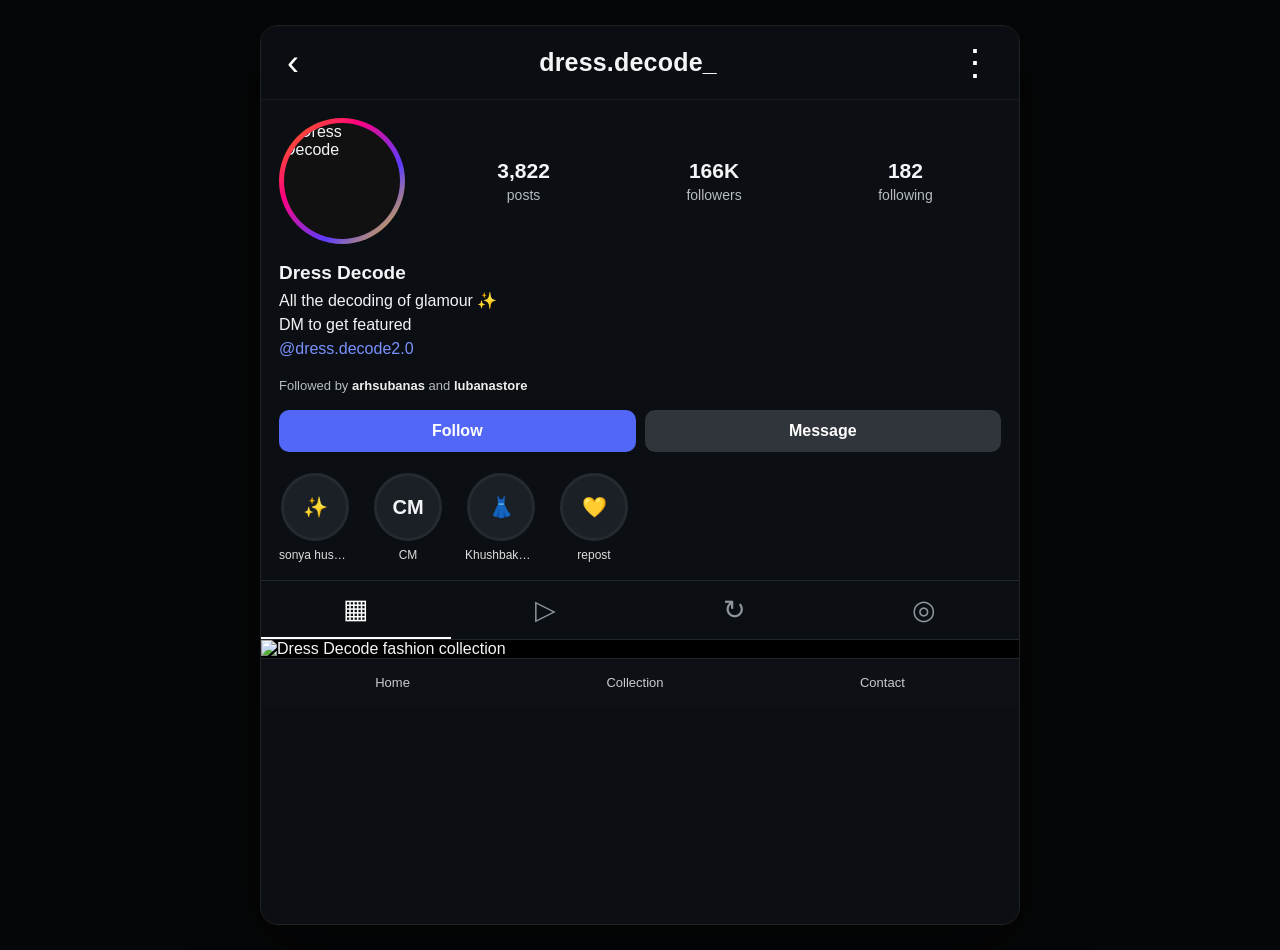
==== index.html @ ae602e1f "Add files via upload" ====
<!doctype html>
<html lang="en">
<head>
<meta charset="utf-8">
<meta name="viewport" content="width=device-width,initial-scale=1">
<title>Dress Decode — Fashion</title>
<link rel="stylesheet" href="style.css">
</head>
<body>
<div class="phone">
  <header class="topbar">
    <button class="icon" aria-label="Back">‹</button>
    <strong>dress.decode_</strong>
    <button class="icon" aria-label="More">⋮</button>
  </header>

  <section class="profile">
    <div class="profile-row">
      <img class="avatar" src="assets/profile.jpg" alt="Dress Decode">
      <div class="stats">
        <div><b>3,822</b><span>posts</span></div>
        <div><b>166K</b><span>followers</span></div>
        <div><b>182</b><span>following</span></div>
      </div>
    </div>

    <h1>Dress Decode</h1>
    <p class="bio">All the decoding of glamour ✨<br>DM to get featured<br><a href="#">@dress.decode2.0</a></p>

    <div class="followed">Followed by <b>arhsubanas</b> and <b>lubanastore</b></div>

    <div class="actions">
      <button class="primary">Follow</button>
      <button class="secondary">Message</button>
    </div>

    <div class="highlights">
      <div><span class="story">✨</span><small>sonya hussyn</small></div>
      <div><span class="story">CM</span><small>CM</small></div>
      <div><span class="story">👗</span><small>Khushbakht N...</small></div>
      <div><span class="story">💛</span><small>repost</small></div>
    </div>
  </section>

  <nav class="tabs">
    <button class="active">▦</button>
    <button>▷</button>
    <button>↻</button>
    <button>◎</button>
  </nav>

  <main class="posts">
    <img src="assets/fashion-grid.jpg" alt="Dress Decode fashion collection">
  </main>

  <footer>
    <a href="#home">Home</a>
    <a href="#collection">Collection</a>
    <a href="#contact">Contact</a>
  </footer>
</div>
</body>
</html>
---- style.css ----
*{box-sizing:border-box}
:root{--bg:#0b0e12;--panel:#11151b;--text:#f4f5f7;--muted:#b7bbc2;--blue:#5267f5}
html,body{margin:0;background:#050607;color:var(--text);font-family:Arial,Helvetica,sans-serif}
body{min-height:100vh}
.phone{width:100%;max-width:760px;margin:0 auto;background:var(--bg);min-height:100vh}
.topbar{height:74px;display:flex;align-items:center;justify-content:space-between;padding:0 20px;border-bottom:1px solid #171a20;position:sticky;top:0;background:rgba(11,14,18,.96);backdrop-filter:blur(8px);z-index:5}
.topbar strong{font-size:25px;letter-spacing:.2px}
.icon{background:none;border:0;color:white;font-size:36px;line-height:1;cursor:pointer}
.profile{padding:18px 18px 8px}
.profile-row{display:flex;gap:24px;align-items:center}
.avatar{width:126px;height:126px;border-radius:50%;object-fit:cover;border:5px solid transparent;background:linear-gradient(#111,#111) padding-box,linear-gradient(135deg,#ff7b00,#ff0080,#5d3cff,#ffd400) border-box}
.stats{display:flex;justify-content:space-around;flex:1;text-align:center}
.stats div{display:flex;flex-direction:column;gap:4px}
.stats b{font-size:21px}
.stats span{font-size:14px;color:var(--muted)}
h1{font-size:19px;margin:18px 0 5px}
.bio{margin:0;color:#f2f3f5;line-height:1.5;font-size:16px}
.bio a{color:#7992ff;text-decoration:none}
.followed{margin:17px 0;color:var(--muted);font-size:13px}
.followed b{color:#eee}
.actions{display:flex;gap:9px;margin:13px 0 18px}
.actions button{flex:1;border:0;border-radius:10px;padding:12px;font-size:16px;font-weight:700;cursor:pointer}
.primary{background:var(--blue);color:white}
.secondary{background:#30343b;color:white}
.highlights{display:flex;gap:21px;overflow:hidden;padding:3px 0 10px}
.highlights>div{width:72px;flex:0 0 72px;text-align:center}
.story{width:68px;height:68px;border-radius:50%;display:flex;align-items:center;justify-content:center;margin:auto;border:3px solid #252a31;background:#1b2027;font-weight:700;font-size:20px}
.highlights small{display:block;white-space:nowrap;overflow:hidden;text-overflow:ellipsis;margin-top:7px;font-size:12px;color:#ddd}
.tabs{height:60px;display:flex;border-top:1px solid #22262d;border-bottom:1px solid #22262d}
.tabs button{flex:1;background:none;border:0;color:#8f949d;font-size:27px;cursor:pointer}
.tabs .active{color:white;border-bottom:2px solid white}
.posts{width:100%;background:#000;overflow:hidden}
.posts img{display:block;width:100%;height:auto}
footer{display:flex;justify-content:space-around;padding:16px;border-top:1px solid #20242a;background:#0d1015}
footer a{color:#c8cbd0;text-decoration:none;font-size:13px}
@media(min-width:761px){
  body{padding:25px 0}
  .phone{border:1px solid #222;border-radius:18px;overflow:hidden;box-shadow:0 20px 70px rgba(0,0,0,.45)}
}
@media(max-width:520px){
  .topbar strong{font-size:22px}
  .profile-row{gap:14px}
  .avatar{width:104px;height:104px}
  .stats b{font-size:18px}
  .stats span{font-size:12px}
  .highlights{gap:12px}
}
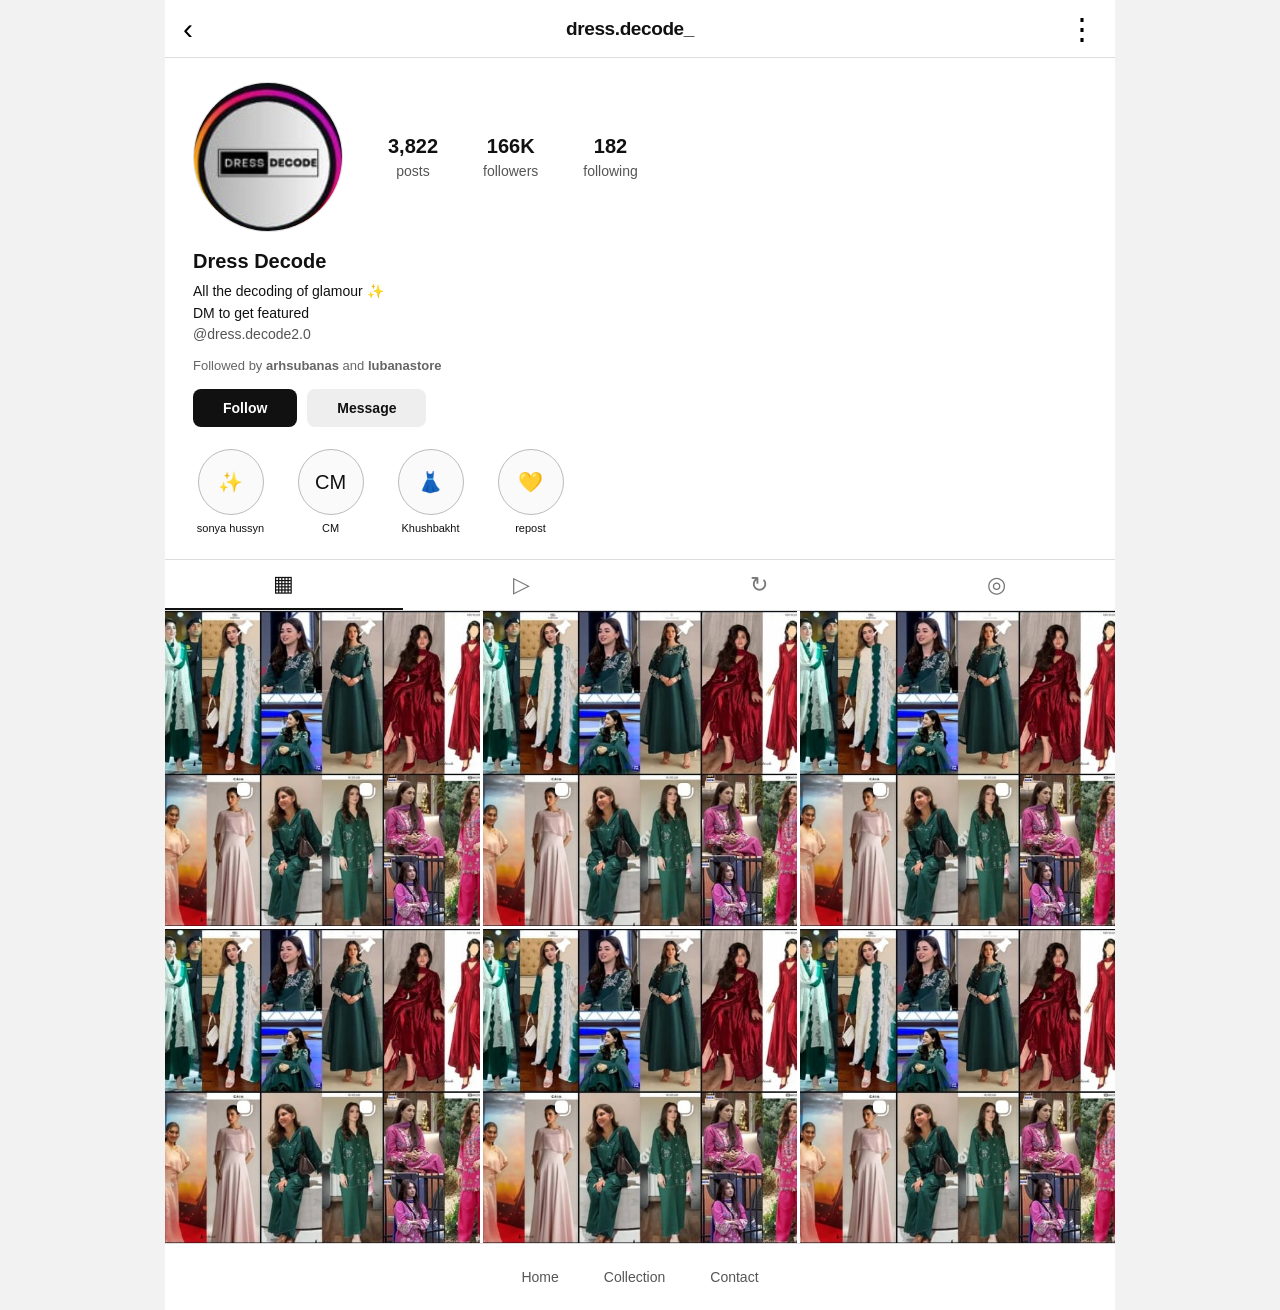
==== commit 2342c369: "Update index.html" ====
--- a/index.html
+++ b/index.html
@@ -1,47 +1,98 @@
 <!doctype html>
 <html lang="en">
 <head>
-<meta charset="utf-8">
-<meta name="viewport" content="width=device-width,initial-scale=1">
-<title>Dress Decode — Fashion</title>
-<link rel="stylesheet" href="style.css">
+  <meta charset="utf-8">
+  <meta name="viewport" content="width=device-width, initial-scale=1">
+  <title>Dress Decode — Fashion</title>
+  <link rel="stylesheet" href="style.css">
 </head>
+
 <body>
+
 <div class="phone">
+
+  <!-- TOP BAR -->
   <header class="topbar">
-    <button class="icon" aria-label="Back">‹</button>
+    <button class="icon">‹</button>
     <strong>dress.decode_</strong>
-    <button class="icon" aria-label="More">⋮</button>
+    <button class="icon">⋮</button>
   </header>
 
+  <!-- PROFILE -->
   <section class="profile">
+
     <div class="profile-row">
-      <img class="avatar" src="assets/profile.jpg" alt="Dress Decode">
+
+      <img
+        class="avatar"
+        src="profile.jpg"
+        alt="Dress Decode profile"
+      >
+
       <div class="stats">
-        <div><b>3,822</b><span>posts</span></div>
-        <div><b>166K</b><span>followers</span></div>
-        <div><b>182</b><span>following</span></div>
+        <div>
+          <b>3,822</b>
+          <span>posts</span>
+        </div>
+
+        <div>
+          <b>166K</b>
+          <span>followers</span>
+        </div>
+
+        <div>
+          <b>182</b>
+          <span>following</span>
+        </div>
       </div>
+
     </div>
 
     <h1>Dress Decode</h1>
-    <p class="bio">All the decoding of glamour ✨<br>DM to get featured<br><a href="#">@dress.decode2.0</a></p>
 
-    <div class="followed">Followed by <b>arhsubanas</b> and <b>lubanastore</b></div>
+    <p class="bio">
+      All the decoding of glamour ✨<br>
+      DM to get featured<br>
+      <a href="#">@dress.decode2.0</a>
+    </p>
+
+    <div class="followed">
+      Followed by <b>arhsubanas</b> and <b>lubanastore</b>
+    </div>
 
     <div class="actions">
       <button class="primary">Follow</button>
       <button class="secondary">Message</button>
     </div>
 
+    <!-- HIGHLIGHTS -->
     <div class="highlights">
-      <div><span class="story">✨</span><small>sonya hussyn</small></div>
-      <div><span class="story">CM</span><small>CM</small></div>
-      <div><span class="story">👗</span><small>Khushbakht N...</small></div>
-      <div><span class="story">💛</span><small>repost</small></div>
+
+      <div class="highlight">
+        <span class="story">✨</span>
+        <small>sonya hussyn</small>
+      </div>
+
+      <div class="highlight">
+        <span class="story">CM</span>
+        <small>CM</small>
+      </div>
+
+      <div class="highlight">
+        <span class="story">👗</span>
+        <small>Khushbakht</small>
+      </div>
+
+      <div class="highlight">
+        <span class="story">💛</span>
+        <small>repost</small>
+      </div>
+
     </div>
+
   </section>
 
+  <!-- TABS -->
   <nav class="tabs">
     <button class="active">▦</button>
     <button>▷</button>
@@ -49,15 +100,43 @@
     <button>◎</button>
   </nav>
 
+  <!-- POSTS -->
   <main class="posts">
-    <img src="assets/fashion-grid.jpg" alt="Dress Decode fashion collection">
+
+    <div class="post">
+      <img src="fashion-grid.jpg" alt="Fashion collection">
+    </div>
+
+    <div class="post">
+      <img src="fashion-grid.jpg" alt="Fashion collection">
+    </div>
+
+    <div class="post">
+      <img src="fashion-grid.jpg" alt="Fashion collection">
+    </div>
+
+    <div class="post">
+      <img src="fashion-grid.jpg" alt="Fashion collection">
+    </div>
+
+    <div class="post">
+      <img src="fashion-grid.jpg" alt="Fashion collection">
+    </div>
+
+    <div class="post">
+      <img src="fashion-grid.jpg" alt="Fashion collection">
+    </div>
+
   </main>
 
+  <!-- FOOTER -->
   <footer>
     <a href="#home">Home</a>
     <a href="#collection">Collection</a>
     <a href="#contact">Contact</a>
   </footer>
+
 </div>
+
 </body>
 </html>
--- a/style.css
+++ b/style.css
@@ -1,47 +1,346 @@
-*{box-sizing:border-box}
-:root{--bg:#0b0e12;--panel:#11151b;--text:#f4f5f7;--muted:#b7bbc2;--blue:#5267f5}
-html,body{margin:0;background:#050607;color:var(--text);font-family:Arial,Helvetica,sans-serif}
-body{min-height:100vh}
-.phone{width:100%;max-width:760px;margin:0 auto;background:var(--bg);min-height:100vh}
-.topbar{height:74px;display:flex;align-items:center;justify-content:space-between;padding:0 20px;border-bottom:1px solid #171a20;position:sticky;top:0;background:rgba(11,14,18,.96);backdrop-filter:blur(8px);z-index:5}
-.topbar strong{font-size:25px;letter-spacing:.2px}
-.icon{background:none;border:0;color:white;font-size:36px;line-height:1;cursor:pointer}
-.profile{padding:18px 18px 8px}
-.profile-row{display:flex;gap:24px;align-items:center}
-.avatar{width:126px;height:126px;border-radius:50%;object-fit:cover;border:5px solid transparent;background:linear-gradient(#111,#111) padding-box,linear-gradient(135deg,#ff7b00,#ff0080,#5d3cff,#ffd400) border-box}
-.stats{display:flex;justify-content:space-around;flex:1;text-align:center}
-.stats div{display:flex;flex-direction:column;gap:4px}
-.stats b{font-size:21px}
-.stats span{font-size:14px;color:var(--muted)}
-h1{font-size:19px;margin:18px 0 5px}
-.bio{margin:0;color:#f2f3f5;line-height:1.5;font-size:16px}
-.bio a{color:#7992ff;text-decoration:none}
-.followed{margin:17px 0;color:var(--muted);font-size:13px}
-.followed b{color:#eee}
-.actions{display:flex;gap:9px;margin:13px 0 18px}
-.actions button{flex:1;border:0;border-radius:10px;padding:12px;font-size:16px;font-weight:700;cursor:pointer}
-.primary{background:var(--blue);color:white}
-.secondary{background:#30343b;color:white}
-.highlights{display:flex;gap:21px;overflow:hidden;padding:3px 0 10px}
-.highlights>div{width:72px;flex:0 0 72px;text-align:center}
-.story{width:68px;height:68px;border-radius:50%;display:flex;align-items:center;justify-content:center;margin:auto;border:3px solid #252a31;background:#1b2027;font-weight:700;font-size:20px}
-.highlights small{display:block;white-space:nowrap;overflow:hidden;text-overflow:ellipsis;margin-top:7px;font-size:12px;color:#ddd}
-.tabs{height:60px;display:flex;border-top:1px solid #22262d;border-bottom:1px solid #22262d}
-.tabs button{flex:1;background:none;border:0;color:#8f949d;font-size:27px;cursor:pointer}
-.tabs .active{color:white;border-bottom:2px solid white}
-.posts{width:100%;background:#000;overflow:hidden}
-.posts img{display:block;width:100%;height:auto}
-footer{display:flex;justify-content:space-around;padding:16px;border-top:1px solid #20242a;background:#0d1015}
-footer a{color:#c8cbd0;text-decoration:none;font-size:13px}
-@media(min-width:761px){
-  body{padding:25px 0}
-  .phone{border:1px solid #222;border-radius:18px;overflow:hidden;box-shadow:0 20px 70px rgba(0,0,0,.45)}
-}
-@media(max-width:520px){
-  .topbar strong{font-size:22px}
-  .profile-row{gap:14px}
-  .avatar{width:104px;height:104px}
-  .stats b{font-size:18px}
-  .stats span{font-size:12px}
-  .highlights{gap:12px}
-}
+* {
+  box-sizing: border-box;
+  margin: 0;
+  padding: 0;
+}
+
+body {
+  font-family: Arial, Helvetica, sans-serif;
+  background: #f2f2f2;
+  color: #111;
+}
+
+.phone {
+  width: 100%;
+  max-width: 950px;
+  margin: 0 auto;
+  min-height: 100vh;
+  background: #fff;
+}
+
+/* TOP BAR */
+
+.topbar {
+  height: 58px;
+  display: flex;
+  align-items: center;
+  justify-content: space-between;
+  padding: 0 18px;
+  border-bottom: 1px solid #ddd;
+  background: #fff;
+  position: sticky;
+  top: 0;
+  z-index: 10;
+}
+
+.topbar strong {
+  font-size: 19px;
+  letter-spacing: -0.4px;
+}
+
+.icon {
+  border: none;
+  background: transparent;
+  font-size: 30px;
+  cursor: pointer;
+  line-height: 1;
+}
+
+/* PROFILE */
+
+.profile {
+  padding: 24px 28px 10px;
+}
+
+.profile-row {
+  display: flex;
+  align-items: center;
+  gap: 45px;
+}
+
+.avatar {
+  width: 150px;
+  height: 150px;
+  border-radius: 50%;
+  object-fit: cover;
+  border: 1px solid #ddd;
+}
+
+.stats {
+  display: flex;
+  gap: 45px;
+  align-items: center;
+}
+
+.stats div {
+  text-align: center;
+}
+
+.stats b {
+  display: block;
+  font-size: 20px;
+  font-weight: 600;
+}
+
+.stats span {
+  display: block;
+  margin-top: 5px;
+  font-size: 14px;
+  color: #555;
+}
+
+.profile h1 {
+  margin-top: 18px;
+  font-size: 20px;
+}
+
+.bio {
+  margin-top: 8px;
+  line-height: 1.55;
+  font-size: 14px;
+}
+
+.bio a {
+  color: #555;
+  text-decoration: none;
+}
+
+.followed {
+  margin-top: 12px;
+  font-size: 13px;
+  color: #666;
+}
+
+/* BUTTONS */
+
+.actions {
+  display: flex;
+  gap: 10px;
+  margin-top: 16px;
+}
+
+.actions button {
+  border: none;
+  border-radius: 8px;
+  height: 38px;
+  padding: 0 30px;
+  font-size: 14px;
+  font-weight: 600;
+  cursor: pointer;
+}
+
+.primary {
+  background: #111;
+  color: white;
+}
+
+.secondary {
+  background: #eee;
+  color: #111;
+}
+
+/* HIGHLIGHTS */
+
+.highlights {
+  display: flex;
+  gap: 25px;
+  margin-top: 22px;
+  padding-bottom: 15px;
+}
+
+.highlight {
+  width: 75px;
+  text-align: center;
+}
+
+.story {
+  width: 66px;
+  height: 66px;
+  margin: auto;
+  border-radius: 50%;
+  border: 1px solid #bbb;
+  display: flex;
+  justify-content: center;
+  align-items: center;
+  background: #fafafa;
+  font-size: 20px;
+}
+
+.highlight small {
+  display: block;
+  margin-top: 7px;
+  font-size: 11px;
+  white-space: nowrap;
+  overflow: hidden;
+  text-overflow: ellipsis;
+}
+
+/* TABS */
+
+.tabs {
+  height: 52px;
+  border-top: 1px solid #ddd;
+  border-bottom: 1px solid #ddd;
+  display: grid;
+  grid-template-columns: repeat(4, 1fr);
+}
+
+.tabs button {
+  border: none;
+  background: white;
+  font-size: 22px;
+  cursor: pointer;
+  color: #777;
+}
+
+.tabs button.active {
+  color: #111;
+  border-bottom: 2px solid #111;
+}
+
+/* POSTS */
+
+.posts {
+  display: grid;
+  grid-template-columns: repeat(3, 1fr);
+  gap: 3px;
+  background: #fff;
+}
+
+.post {
+  width: 100%;
+  aspect-ratio: 1 / 1;
+  overflow: hidden;
+  background: #eee;
+}
+
+.post img {
+  width: 100%;
+  height: 100%;
+  object-fit: cover;
+  display: block;
+  transition: transform 0.3s ease;
+}
+
+.post:hover img {
+  transform: scale(1.04);
+}
+
+/* FOOTER */
+
+footer {
+  display: flex;
+  justify-content: center;
+  gap: 45px;
+  padding: 25px 15px;
+  border-top: 1px solid #ddd;
+}
+
+footer a {
+  color: #555;
+  text-decoration: none;
+  font-size: 14px;
+}
+
+/* TABLET */
+
+@media (max-width: 700px) {
+
+  .profile {
+    padding: 20px 15px 10px;
+  }
+
+  .profile-row {
+    gap: 25px;
+  }
+
+  .avatar {
+    width: 105px;
+    height: 105px;
+  }
+
+  .stats {
+    gap: 20px;
+    flex: 1;
+    justify-content: space-between;
+  }
+
+  .stats b {
+    font-size: 16px;
+  }
+
+  .stats span {
+    font-size: 12px;
+  }
+
+}
+
+/* MOBILE */
+
+@media (max-width: 480px) {
+
+  body {
+    background: #fff;
+  }
+
+  .profile {
+    padding: 16px 12px 5px;
+  }
+
+  .topbar {
+    height: 52px;
+  }
+
+  .profile-row {
+    gap: 18px;
+  }
+
+  .avatar {
+    width: 86px;
+    height: 86px;
+  }
+
+  .stats {
+    gap: 12px;
+  }
+
+  .stats b {
+    font-size: 14px;
+  }
+
+  .stats span {
+    font-size: 11px;
+  }
+
+  .profile h1 {
+    font-size: 18px;
+  }
+
+  .bio {
+    font-size: 13px;
+  }
+
+  .actions button {
+    flex: 1;
+    padding: 0 10px;
+  }
+
+  .highlights {
+    gap: 13px;
+    overflow-x: auto;
+  }
+
+  .highlight {
+    min-width: 65px;
+  }
+
+  .story {
+    width: 58px;
+    height: 58px;
+  }
+
+  footer {
+    gap: 25px;
+  }
+
+}
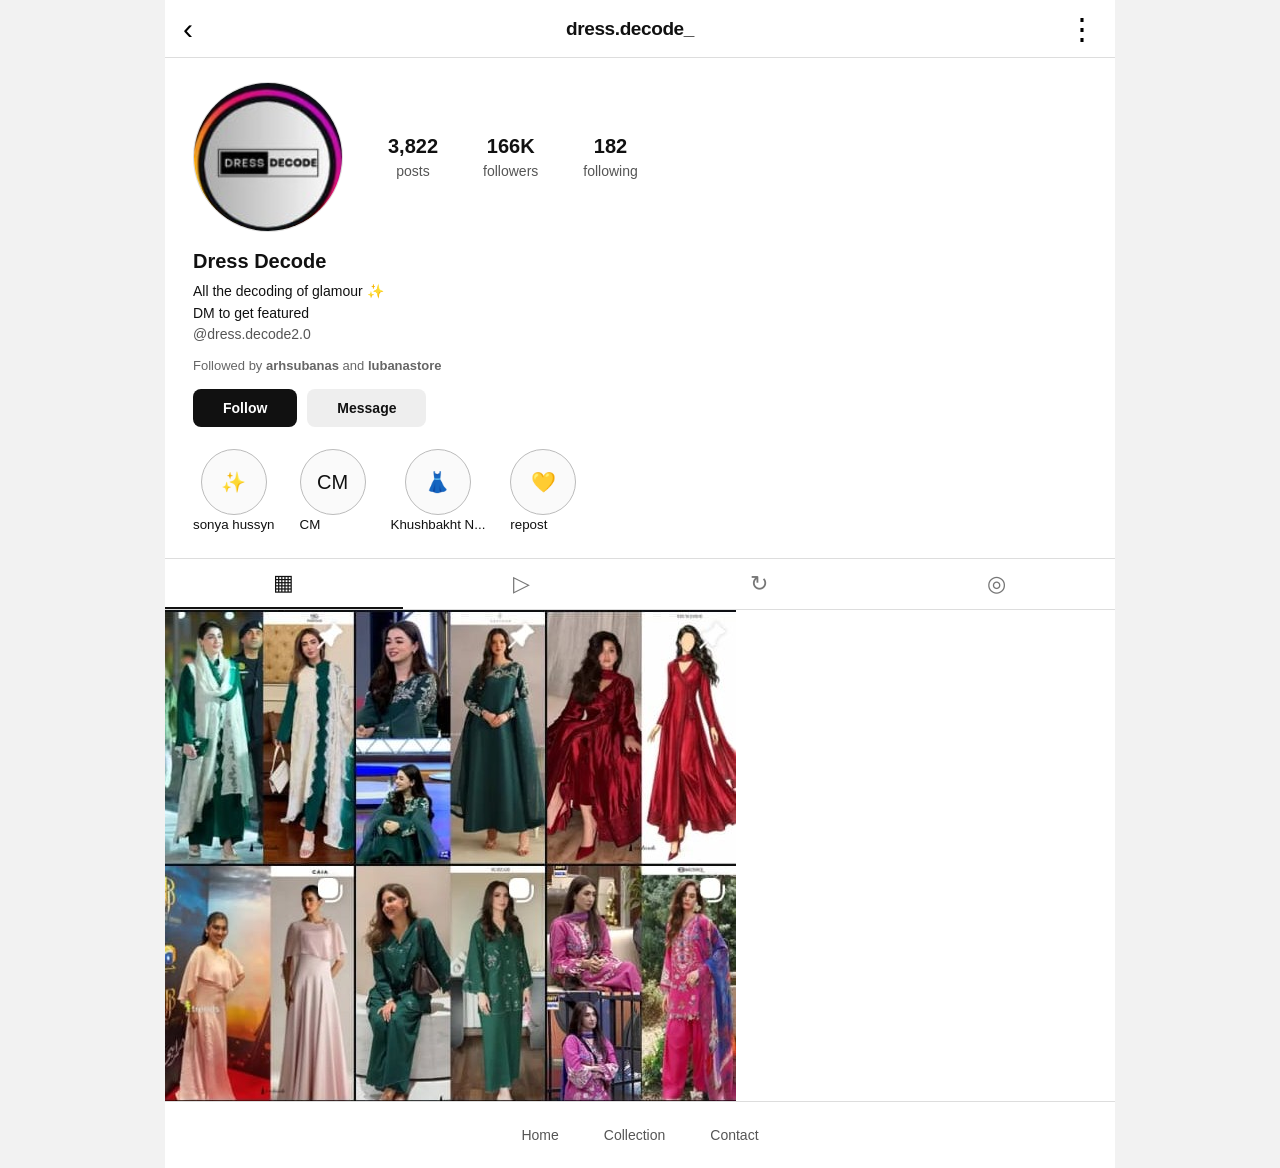
==== commit eb510c3c: "Update index.html" ====
--- a/index.html
+++ b/index.html
@@ -23,10 +23,11 @@
 
     <div class="profile-row">
 
+      <!-- PROFILE IMAGE -->
       <img
         class="avatar"
         src="profile.jpg"
-        alt="Dress Decode profile"
+        alt="Dress Decode"
       >
 
       <div class="stats">
@@ -68,22 +69,22 @@
     <!-- HIGHLIGHTS -->
     <div class="highlights">
 
-      <div class="highlight">
+      <div>
         <span class="story">✨</span>
         <small>sonya hussyn</small>
       </div>
 
-      <div class="highlight">
+      <div>
         <span class="story">CM</span>
         <small>CM</small>
       </div>
 
-      <div class="highlight">
+      <div>
         <span class="story">👗</span>
-        <small>Khushbakht</small>
+        <small>Khushbakht N...</small>
       </div>
 
-      <div class="highlight">
+      <div>
         <span class="story">💛</span>
         <small>repost</small>
       </div>
@@ -100,32 +101,13 @@
     <button>◎</button>
   </nav>
 
-  <!-- POSTS -->
+  <!-- FASHION IMAGE -->
   <main class="posts">
 
-    <div class="post">
-      <img src="fashion-grid.jpg" alt="Fashion collection">
-    </div>
-
-    <div class="post">
-      <img src="fashion-grid.jpg" alt="Fashion collection">
-    </div>
-
-    <div class="post">
-      <img src="fashion-grid.jpg" alt="Fashion collection">
-    </div>
-
-    <div class="post">
-      <img src="fashion-grid.jpg" alt="Fashion collection">
-    </div>
-
-    <div class="post">
-      <img src="fashion-grid.jpg" alt="Fashion collection">
-    </div>
-
-    <div class="post">
-      <img src="fashion-grid.jpg" alt="Fashion collection">
-    </div>
+    <img
+      src="fashion-grid.jpg"
+      alt="Dress Decode fashion collection"
+    >
 
   </main>
 
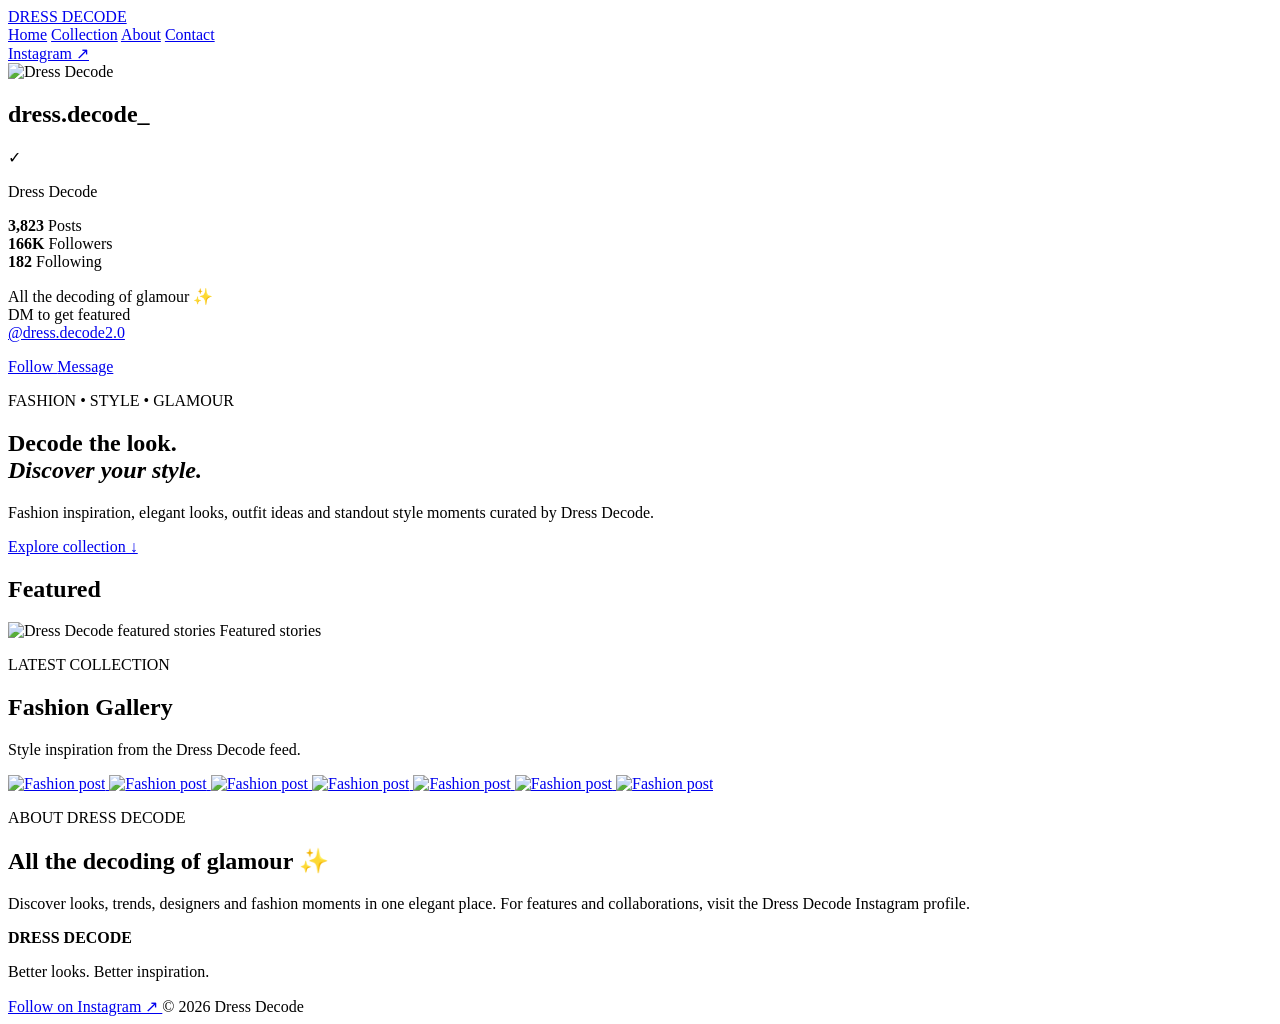
==== commit 31d29065: "Update index.html" ====
--- a/index.html
+++ b/index.html
@@ -3,122 +3,254 @@
 <head>
   <meta charset="utf-8">
   <meta name="viewport" content="width=device-width, initial-scale=1">
+  <meta name="description" content="Dress Decode — fashion, glamour and style inspiration">
   <title>Dress Decode — Fashion</title>
   <link rel="stylesheet" href="style.css">
 </head>
 
 <body>
 
-<div class="phone">
-
-  <!-- TOP BAR -->
-  <header class="topbar">
-    <button class="icon">‹</button>
-    <strong>dress.decode_</strong>
-    <button class="icon">⋮</button>
-  </header>
-
-  <!-- PROFILE -->
-  <section class="profile">
-
-    <div class="profile-row">
-
-      <!-- PROFILE IMAGE -->
-      <img
-        class="avatar"
-        src="profile.jpg"
-        alt="Dress Decode"
-      >
-
-      <div class="stats">
-        <div>
-          <b>3,822</b>
-          <span>posts</span>
-        </div>
-
-        <div>
-          <b>166K</b>
-          <span>followers</span>
-        </div>
-
-        <div>
-          <b>182</b>
-          <span>following</span>
-        </div>
-      </div>
-
-    </div>
-
-    <h1>Dress Decode</h1>
-
-    <p class="bio">
-      All the decoding of glamour ✨<br>
-      DM to get featured<br>
-      <a href="#">@dress.decode2.0</a>
-    </p>
-
-    <div class="followed">
-      Followed by <b>arhsubanas</b> and <b>lubanastore</b>
-    </div>
-
-    <div class="actions">
-      <button class="primary">Follow</button>
-      <button class="secondary">Message</button>
-    </div>
-
-    <!-- HIGHLIGHTS -->
-    <div class="highlights">
-
-      <div>
-        <span class="story">✨</span>
-        <small>sonya hussyn</small>
-      </div>
-
-      <div>
-        <span class="story">CM</span>
-        <small>CM</small>
-      </div>
-
-      <div>
-        <span class="story">👗</span>
-        <small>Khushbakht N...</small>
-      </div>
-
-      <div>
-        <span class="story">💛</span>
-        <small>repost</small>
-      </div>
-
-    </div>
-
-  </section>
-
-  <!-- TABS -->
-  <nav class="tabs">
-    <button class="active">▦</button>
-    <button>▷</button>
-    <button>↻</button>
-    <button>◎</button>
-  </nav>
-
-  <!-- FASHION IMAGE -->
-  <main class="posts">
-
-    <img
-      src="fashion-grid.jpg"
-      alt="Dress Decode fashion collection"
-    >
-
-  </main>
-
-  <!-- FOOTER -->
-  <footer>
+<header class="site-header">
+  <a class="brand" href="#">DRESS DECODE</a>
+
+  <nav>
     <a href="#home">Home</a>
     <a href="#collection">Collection</a>
+    <a href="#about">About</a>
     <a href="#contact">Contact</a>
-  </footer>
-
-</div>
+  </nav>
+
+  <a class="instagram"
+     href="https://www.instagram.com/dress.decode_/"
+     target="_blank">
+     Instagram ↗
+  </a>
+</header>
+
+
+<main id="home">
+
+<section class="hero">
+
+  <div class="profile-card">
+
+    <div class="profile-top">
+
+      <div class="avatar-ring">
+        <img src="assets/profile.jpg" alt="Dress Decode">
+      </div>
+
+      <div class="profile-info">
+
+        <div class="username-row">
+          <h1>dress.decode_</h1>
+          <span class="verified">✓</span>
+        </div>
+
+        <p class="name">Dress Decode</p>
+
+        <div class="stats">
+
+          <div>
+            <strong>3,823</strong>
+            <span>Posts</span>
+          </div>
+
+          <div>
+            <strong>166K</strong>
+            <span>Followers</span>
+          </div>
+
+          <div>
+            <strong>182</strong>
+            <span>Following</span>
+          </div>
+
+        </div>
+
+        <p class="bio">
+          All the decoding of glamour ✨<br>
+          DM to get featured<br>
+          <a href="https://www.instagram.com/dress.decode_/"
+             target="_blank">
+             @dress.decode2.0
+          </a>
+        </p>
+
+        <div class="buttons">
+
+          <a class="btn primary"
+             href="https://www.instagram.com/dress.decode_/"
+             target="_blank">
+             Follow
+          </a>
+
+          <a class="btn secondary"
+             href="https://www.instagram.com/dress.decode_/"
+             target="_blank">
+             Message
+          </a>
+
+        </div>
+
+      </div>
+    </div>
+
+  </div>
+
+
+  <div class="intro">
+
+    <p class="eyebrow">
+      FASHION • STYLE • GLAMOUR
+    </p>
+
+    <h2>
+      Decode the look.<br>
+      <em>Discover your style.</em>
+    </h2>
+
+    <p>
+      Fashion inspiration, elegant looks, outfit ideas
+      and standout style moments curated by Dress Decode.
+    </p>
+
+    <a class="cta" href="#collection">
+      Explore collection ↓
+    </a>
+
+  </div>
+
+</section>
+
+
+
+<section class="highlights-section">
+
+  <h2>Featured</h2>
+
+  <div class="highlight-strip">
+
+    <img
+      src="assets/highlights.jpg"
+      alt="Dress Decode featured stories"
+    >
+
+    <span>Featured stories</span>
+
+  </div>
+
+</section>
+
+
+
+<section id="collection" class="collection">
+
+  <div class="section-head">
+
+    <div>
+      <p class="eyebrow">LATEST COLLECTION</p>
+      <h2>Fashion Gallery</h2>
+    </div>
+
+    <p>
+      Style inspiration from the Dress Decode feed.
+    </p>
+
+  </div>
+
+
+  <div class="grid">
+
+    <a class="tile"
+       href="https://www.instagram.com/dress.decode_/"
+       target="_blank">
+      <img src="assets/post-1.jpg" alt="Fashion post">
+    </a>
+
+    <a class="tile"
+       href="https://www.instagram.com/dress.decode_/"
+       target="_blank">
+      <img src="assets/post-2.jpg" alt="Fashion post">
+    </a>
+
+    <a class="tile"
+       href="https://www.instagram.com/dress.decode_/"
+       target="_blank">
+      <img src="assets/post-3.jpg" alt="Fashion post">
+    </a>
+
+    <a class="tile"
+       href="https://www.instagram.com/dress.decode_/"
+       target="_blank">
+      <img src="assets/post-4.jpg" alt="Fashion post">
+    </a>
+
+    <a class="tile"
+       href="https://www.instagram.com/dress.decode_/"
+       target="_blank">
+      <img src="assets/post-5.jpg" alt="Fashion post">
+    </a>
+
+    <a class="tile"
+       href="https://www.instagram.com/dress.decode_/"
+       target="_blank">
+      <img src="assets/post-6.jpg" alt="Fashion post">
+    </a>
+
+    <a class="tile"
+       href="https://www.instagram.com/dress.decode_/"
+       target="_blank">
+      <img src="assets/post-7.jpg" alt="Fashion post">
+    </a>
+
+  </div>
+
+</section>
+
+
+
+<section id="about" class="about">
+
+  <p class="eyebrow">
+    ABOUT DRESS DECODE
+  </p>
+
+  <h2>
+    All the decoding of glamour ✨
+  </h2>
+
+  <p>
+    Discover looks, trends, designers and fashion moments
+    in one elegant place. For features and collaborations,
+    visit the Dress Decode Instagram profile.
+  </p>
+
+</section>
+
+</main>
+
+
+
+<footer id="contact">
+
+  <div>
+    <strong>DRESS DECODE</strong>
+    <p>Better looks. Better inspiration.</p>
+  </div>
+
+  <a
+    href="https://www.instagram.com/dress.decode_/"
+    target="_blank">
+    Follow on Instagram ↗
+  </a>
+
+  <span>
+    © 2026 Dress Decode
+  </span>
+
+</footer>
+
 
 </body>
 </html>
--- a/style.css
+++ b/style.css
@@ -1,346 +1,124 @@
-* {
-  box-sizing: border-box;
-  margin: 0;
-  padding: 0;
-}
+<!doctype html>
+<html lang="en">
+<head>
+  <meta charset="utf-8">
+  <meta name="viewport" content="width=device-width, initial-scale=1">
+  <title>Dress Decode — Fashion</title>
+  <link rel="stylesheet" href="style.css">
+</head>
 
-body {
-  font-family: Arial, Helvetica, sans-serif;
-  background: #f2f2f2;
-  color: #111;
-}
+<body>
 
-.phone {
-  width: 100%;
-  max-width: 950px;
-  margin: 0 auto;
-  min-height: 100vh;
-  background: #fff;
-}
+<div class="phone">
 
-/* TOP BAR */
+  <!-- TOP BAR -->
+  <header class="topbar">
+    <button class="icon">‹</button>
+    <strong>dress.decode_</strong>
+    <button class="icon">⋮</button>
+  </header>
 
-.topbar {
-  height: 58px;
-  display: flex;
-  align-items: center;
-  justify-content: space-between;
-  padding: 0 18px;
-  border-bottom: 1px solid #ddd;
-  background: #fff;
-  position: sticky;
-  top: 0;
-  z-index: 10;
-}
+  <!-- PROFILE -->
+  <section class="profile">
 
-.topbar strong {
-  font-size: 19px;
-  letter-spacing: -0.4px;
-}
+    <div class="profile-row">
 
-.icon {
-  border: none;
-  background: transparent;
-  font-size: 30px;
-  cursor: pointer;
-  line-height: 1;
-}
+      <!-- PROFILE IMAGE -->
+      <img
+        class="avatar"
+        src="profile.jpg"
+        alt="Dress Decode"
+      >
 
-/* PROFILE */
+      <div class="stats">
+        <div>
+          <b>3,822</b>
+          <span>posts</span>
+        </div>
 
-.profile {
-  padding: 24px 28px 10px;
-}
+        <div>
+          <b>166K</b>
+          <span>followers</span>
+        </div>
 
-.profile-row {
-  display: flex;
-  align-items: center;
-  gap: 45px;
-}
+        <div>
+          <b>182</b>
+          <span>following</span>
+        </div>
+      </div>
 
-.avatar {
-  width: 150px;
-  height: 150px;
-  border-radius: 50%;
-  object-fit: cover;
-  border: 1px solid #ddd;
-}
+    </div>
 
-.stats {
-  display: flex;
-  gap: 45px;
-  align-items: center;
-}
+    <h1>Dress Decode</h1>
 
-.stats div {
-  text-align: center;
-}
+    <p class="bio">
+      All the decoding of glamour ✨<br>
+      DM to get featured<br>
+      <a href="#">@dress.decode2.0</a>
+    </p>
 
-.stats b {
-  display: block;
-  font-size: 20px;
-  font-weight: 600;
-}
+    <div class="followed">
+      Followed by <b>arhsubanas</b> and <b>lubanastore</b>
+    </div>
 
-.stats span {
-  display: block;
-  margin-top: 5px;
-  font-size: 14px;
-  color: #555;
-}
+    <div class="actions">
+      <button class="primary">Follow</button>
+      <button class="secondary">Message</button>
+    </div>
 
-.profile h1 {
-  margin-top: 18px;
-  font-size: 20px;
-}
+    <!-- HIGHLIGHTS -->
+    <div class="highlights">
 
-.bio {
-  margin-top: 8px;
-  line-height: 1.55;
-  font-size: 14px;
-}
+      <div>
+        <span class="story">✨</span>
+        <small>sonya hussyn</small>
+      </div>
 
-.bio a {
-  color: #555;
-  text-decoration: none;
-}
+      <div>
+        <span class="story">CM</span>
+        <small>CM</small>
+      </div>
 
-.followed {
-  margin-top: 12px;
-  font-size: 13px;
-  color: #666;
-}
+      <div>
+        <span class="story">👗</span>
+        <small>Khushbakht N...</small>
+      </div>
 
-/* BUTTONS */
+      <div>
+        <span class="story">💛</span>
+        <small>repost</small>
+      </div>
 
-.actions {
-  display: flex;
-  gap: 10px;
-  margin-top: 16px;
-}
+    </div>
 
-.actions button {
-  border: none;
-  border-radius: 8px;
-  height: 38px;
-  padding: 0 30px;
-  font-size: 14px;
-  font-weight: 600;
-  cursor: pointer;
-}
+  </section>
 
-.primary {
-  background: #111;
-  color: white;
-}
+  <!-- TABS -->
+  <nav class="tabs">
+    <button class="active">▦</button>
+    <button>▷</button>
+    <button>↻</button>
+    <button>◎</button>
+  </nav>
 
-.secondary {
-  background: #eee;
-  color: #111;
-}
+  <!-- FASHION IMAGE -->
+  <main class="posts">
 
-/* HIGHLIGHTS */
+    <img
+      src="fashion-grid.jpg"
+      alt="Dress Decode fashion collection"
+    >
 
-.highlights {
-  display: flex;
-  gap: 25px;
-  margin-top: 22px;
-  padding-bottom: 15px;
-}
+  </main>
 
-.highlight {
-  width: 75px;
-  text-align: center;
-}
+  <!-- FOOTER -->
+  <footer>
+    <a href="#home">Home</a>
+    <a href="#collection">Collection</a>
+    <a href="#contact">Contact</a>
+  </footer>
 
-.story {
-  width: 66px;
-  height: 66px;
-  margin: auto;
-  border-radius: 50%;
-  border: 1px solid #bbb;
-  display: flex;
-  justify-content: center;
-  align-items: center;
-  background: #fafafa;
-  font-size: 20px;
-}
+</div>
 
-.highlight small {
-  display: block;
-  margin-top: 7px;
-  font-size: 11px;
-  white-space: nowrap;
-  overflow: hidden;
-  text-overflow: ellipsis;
-}
-
-/* TABS */
-
-.tabs {
-  height: 52px;
-  border-top: 1px solid #ddd;
-  border-bottom: 1px solid #ddd;
-  display: grid;
-  grid-template-columns: repeat(4, 1fr);
-}
-
-.tabs button {
-  border: none;
-  background: white;
-  font-size: 22px;
-  cursor: pointer;
-  color: #777;
-}
-
-.tabs button.active {
-  color: #111;
-  border-bottom: 2px solid #111;
-}
-
-/* POSTS */
-
-.posts {
-  display: grid;
-  grid-template-columns: repeat(3, 1fr);
-  gap: 3px;
-  background: #fff;
-}
-
-.post {
-  width: 100%;
-  aspect-ratio: 1 / 1;
-  overflow: hidden;
-  background: #eee;
-}
-
-.post img {
-  width: 100%;
-  height: 100%;
-  object-fit: cover;
-  display: block;
-  transition: transform 0.3s ease;
-}
-
-.post:hover img {
-  transform: scale(1.04);
-}
-
-/* FOOTER */
-
-footer {
-  display: flex;
-  justify-content: center;
-  gap: 45px;
-  padding: 25px 15px;
-  border-top: 1px solid #ddd;
-}
-
-footer a {
-  color: #555;
-  text-decoration: none;
-  font-size: 14px;
-}
-
-/* TABLET */
-
-@media (max-width: 700px) {
-
-  .profile {
-    padding: 20px 15px 10px;
-  }
-
-  .profile-row {
-    gap: 25px;
-  }
-
-  .avatar {
-    width: 105px;
-    height: 105px;
-  }
-
-  .stats {
-    gap: 20px;
-    flex: 1;
-    justify-content: space-between;
-  }
-
-  .stats b {
-    font-size: 16px;
-  }
-
-  .stats span {
-    font-size: 12px;
-  }
-
-}
-
-/* MOBILE */
-
-@media (max-width: 480px) {
-
-  body {
-    background: #fff;
-  }
-
-  .profile {
-    padding: 16px 12px 5px;
-  }
-
-  .topbar {
-    height: 52px;
-  }
-
-  .profile-row {
-    gap: 18px;
-  }
-
-  .avatar {
-    width: 86px;
-    height: 86px;
-  }
-
-  .stats {
-    gap: 12px;
-  }
-
-  .stats b {
-    font-size: 14px;
-  }
-
-  .stats span {
-    font-size: 11px;
-  }
-
-  .profile h1 {
-    font-size: 18px;
-  }
-
-  .bio {
-    font-size: 13px;
-  }
-
-  .actions button {
-    flex: 1;
-    padding: 0 10px;
-  }
-
-  .highlights {
-    gap: 13px;
-    overflow-x: auto;
-  }
-
-  .highlight {
-    min-width: 65px;
-  }
-
-  .story {
-    width: 58px;
-    height: 58px;
-  }
-
-  footer {
-    gap: 25px;
-  }
-
-}
+</body>
+</html>
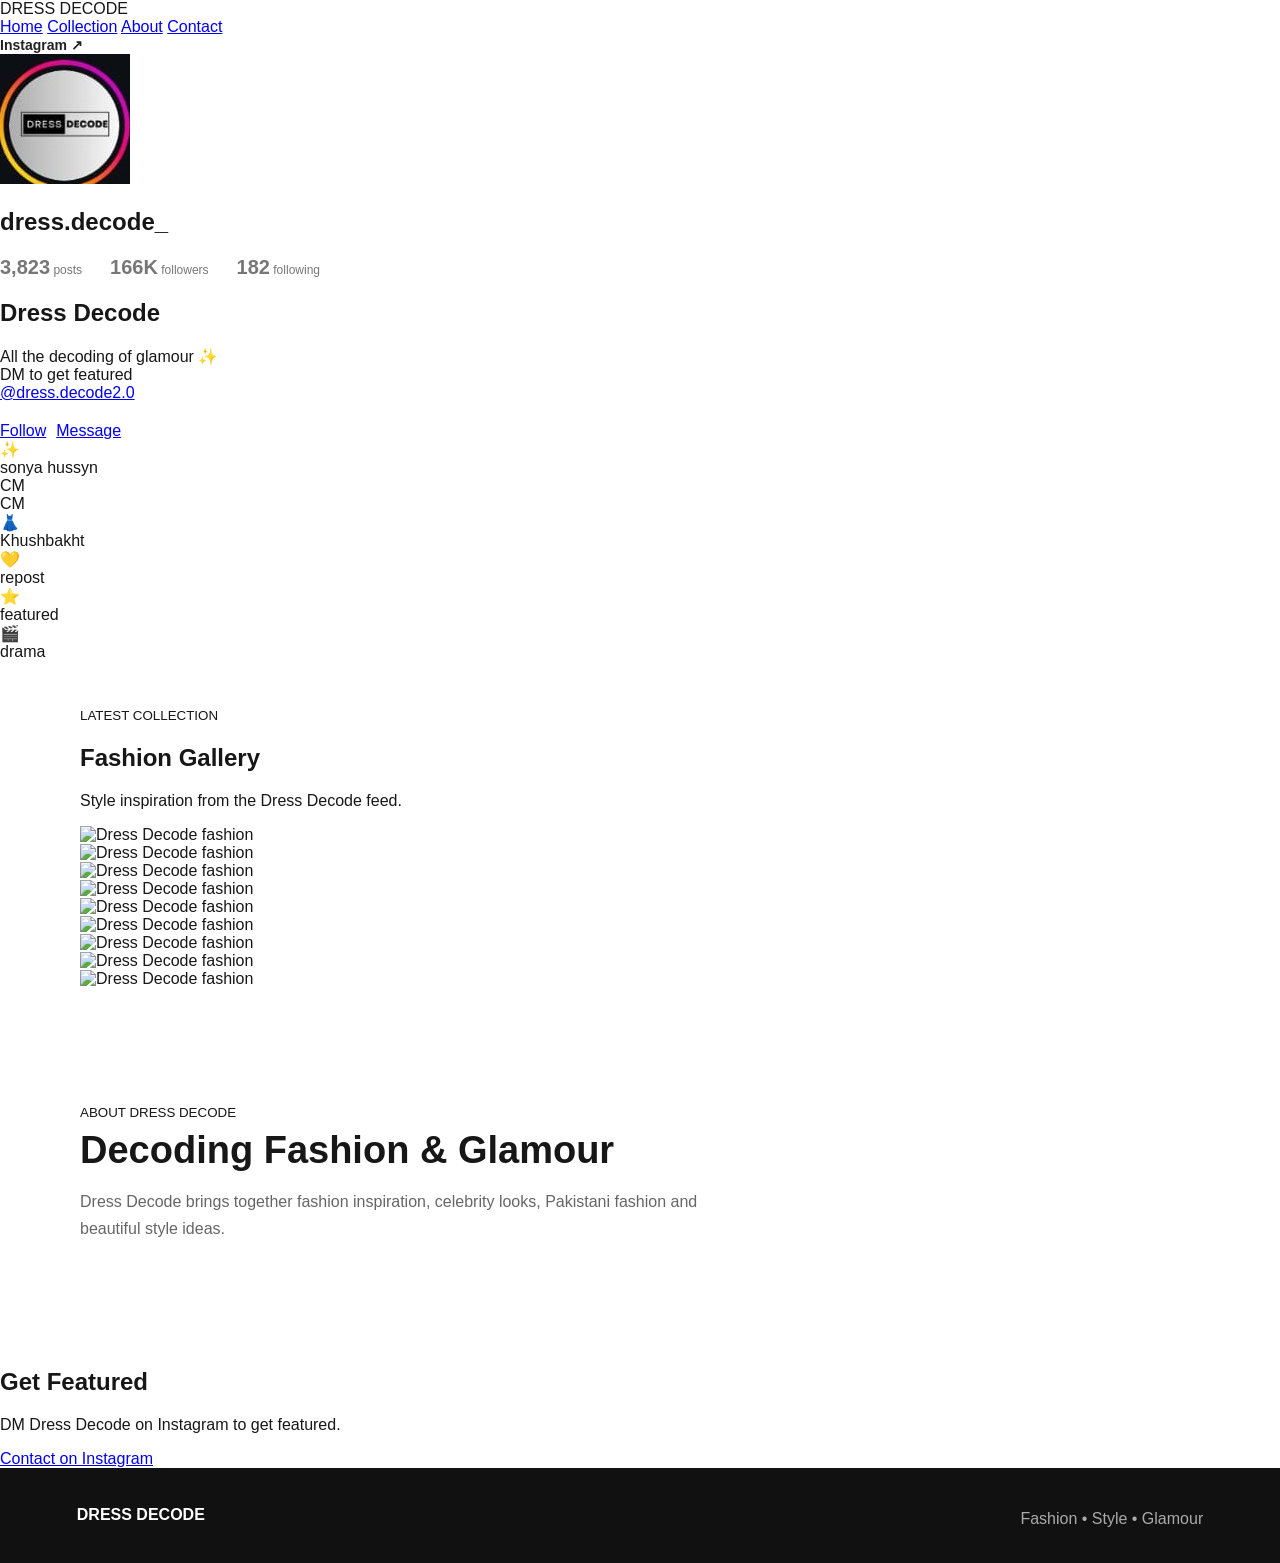
==== commit 0b2aefaa: "Update index.html" ====
--- a/index.html
+++ b/index.html
@@ -1,256 +1,204 @@
-<!doctype html>
+<!DOCTYPE html>
 <html lang="en">
 <head>
-  <meta charset="utf-8">
-  <meta name="viewport" content="width=device-width, initial-scale=1">
-  <meta name="description" content="Dress Decode — fashion, glamour and style inspiration">
+  <meta charset="UTF-8">
+  <meta name="viewport" content="width=device-width, initial-scale=1.0">
+
   <title>Dress Decode — Fashion</title>
+
   <link rel="stylesheet" href="style.css">
 </head>
 
 <body>
 
-<header class="site-header">
-  <a class="brand" href="#">DRESS DECODE</a>
-
-  <nav>
-    <a href="#home">Home</a>
-    <a href="#collection">Collection</a>
-    <a href="#about">About</a>
-    <a href="#contact">Contact</a>
-  </nav>
-
-  <a class="instagram"
-     href="https://www.instagram.com/dress.decode_/"
-     target="_blank">
-     Instagram ↗
-  </a>
-</header>
-
-
-<main id="home">
-
-<section class="hero">
-
-  <div class="profile-card">
-
-    <div class="profile-top">
-
-      <div class="avatar-ring">
-        <img src="assets/profile.jpg" alt="Dress Decode">
+  <header class="navbar">
+    <div class="logo">DRESS DECODE</div>
+
+    <nav>
+      <a href="#home">Home</a>
+      <a href="#collection">Collection</a>
+      <a href="#about">About</a>
+      <a href="#contact">Contact</a>
+    </nav>
+
+    <a class="instagram" href="https://www.instagram.com/dress.decode_/" target="_blank">
+      Instagram ↗
+    </a>
+  </header>
+
+
+  <main>
+
+    <!-- PROFILE -->
+    <section class="profile" id="home">
+
+      <div class="profile-image">
+        <img src="profile.jpg" alt="Dress Decode Profile">
       </div>
 
       <div class="profile-info">
 
-        <div class="username-row">
-          <h1>dress.decode_</h1>
-          <span class="verified">✓</span>
-        </div>
-
-        <p class="name">Dress Decode</p>
+        <h1>dress.decode_</h1>
 
         <div class="stats">
-
-          <div>
-            <strong>3,823</strong>
-            <span>Posts</span>
-          </div>
-
-          <div>
-            <strong>166K</strong>
-            <span>Followers</span>
-          </div>
-
-          <div>
-            <strong>182</strong>
-            <span>Following</span>
-          </div>
-
-        </div>
-
-        <p class="bio">
+          <span><strong>3,823</strong> posts</span>
+          <span><strong>166K</strong> followers</span>
+          <span><strong>182</strong> following</span>
+        </div>
+
+        <h2>Dress Decode</h2>
+
+        <p>
           All the decoding of glamour ✨<br>
           DM to get featured<br>
-          <a href="https://www.instagram.com/dress.decode_/"
-             target="_blank">
-             @dress.decode2.0
+          <a href="https://www.instagram.com/dress.decode_/" target="_blank">
+            @dress.decode2.0
           </a>
         </p>
 
         <div class="buttons">
-
-          <a class="btn primary"
-             href="https://www.instagram.com/dress.decode_/"
-             target="_blank">
-             Follow
+          <a href="https://www.instagram.com/dress.decode_/" target="_blank">
+            Follow
           </a>
 
-          <a class="btn secondary"
-             href="https://www.instagram.com/dress.decode_/"
-             target="_blank">
-             Message
+          <a href="https://www.instagram.com/dress.decode_/" target="_blank">
+            Message
           </a>
-
-        </div>
-
-      </div>
-    </div>
-
-  </div>
-
-
-  <div class="intro">
-
-    <p class="eyebrow">
-      FASHION • STYLE • GLAMOUR
-    </p>
-
-    <h2>
-      Decode the look.<br>
-      <em>Discover your style.</em>
-    </h2>
-
-    <p>
-      Fashion inspiration, elegant looks, outfit ideas
-      and standout style moments curated by Dress Decode.
-    </p>
-
-    <a class="cta" href="#collection">
-      Explore collection ↓
-    </a>
-
-  </div>
-
-</section>
-
-
-
-<section class="highlights-section">
-
-  <h2>Featured</h2>
-
-  <div class="highlight-strip">
-
-    <img
-      src="assets/highlights.jpg"
-      alt="Dress Decode featured stories"
-    >
-
-    <span>Featured stories</span>
-
-  </div>
-
-</section>
-
-
-
-<section id="collection" class="collection">
-
-  <div class="section-head">
-
-    <div>
-      <p class="eyebrow">LATEST COLLECTION</p>
-      <h2>Fashion Gallery</h2>
-    </div>
-
-    <p>
-      Style inspiration from the Dress Decode feed.
-    </p>
-
-  </div>
-
-
-  <div class="grid">
-
-    <a class="tile"
-       href="https://www.instagram.com/dress.decode_/"
-       target="_blank">
-      <img src="assets/post-1.jpg" alt="Fashion post">
-    </a>
-
-    <a class="tile"
-       href="https://www.instagram.com/dress.decode_/"
-       target="_blank">
-      <img src="assets/post-2.jpg" alt="Fashion post">
-    </a>
-
-    <a class="tile"
-       href="https://www.instagram.com/dress.decode_/"
-       target="_blank">
-      <img src="assets/post-3.jpg" alt="Fashion post">
-    </a>
-
-    <a class="tile"
-       href="https://www.instagram.com/dress.decode_/"
-       target="_blank">
-      <img src="assets/post-4.jpg" alt="Fashion post">
-    </a>
-
-    <a class="tile"
-       href="https://www.instagram.com/dress.decode_/"
-       target="_blank">
-      <img src="assets/post-5.jpg" alt="Fashion post">
-    </a>
-
-    <a class="tile"
-       href="https://www.instagram.com/dress.decode_/"
-       target="_blank">
-      <img src="assets/post-6.jpg" alt="Fashion post">
-    </a>
-
-    <a class="tile"
-       href="https://www.instagram.com/dress.decode_/"
-       target="_blank">
-      <img src="assets/post-7.jpg" alt="Fashion post">
-    </a>
-
-  </div>
-
-</section>
-
-
-
-<section id="about" class="about">
-
-  <p class="eyebrow">
-    ABOUT DRESS DECODE
-  </p>
-
-  <h2>
-    All the decoding of glamour ✨
-  </h2>
-
-  <p>
-    Discover looks, trends, designers and fashion moments
-    in one elegant place. For features and collaborations,
-    visit the Dress Decode Instagram profile.
-  </p>
-
-</section>
-
-</main>
-
-
-
-<footer id="contact">
-
-  <div>
+        </div>
+
+      </div>
+
+    </section>
+
+
+    <!-- HIGHLIGHTS -->
+    <section class="highlights">
+
+      <div class="highlight">
+        <div class="circle">✨</div>
+        <span>sonya hussyn</span>
+      </div>
+
+      <div class="highlight">
+        <div class="circle">CM</div>
+        <span>CM</span>
+      </div>
+
+      <div class="highlight">
+        <div class="circle">👗</div>
+        <span>Khushbakht</span>
+      </div>
+
+      <div class="highlight">
+        <div class="circle">💛</div>
+        <span>repost</span>
+      </div>
+
+      <div class="highlight">
+        <div class="circle">⭐</div>
+        <span>featured</span>
+      </div>
+
+      <div class="highlight">
+        <div class="circle">🎬</div>
+        <span>drama</span>
+      </div>
+
+    </section>
+
+
+    <!-- COLLECTION -->
+    <section class="collection" id="collection">
+
+      <div class="section-title">
+        <div>
+          <small>LATEST COLLECTION</small>
+          <h2>Fashion Gallery</h2>
+        </div>
+
+        <p>Style inspiration from the Dress Decode feed.</p>
+      </div>
+
+
+      <div class="gallery">
+
+        <div class="post">
+          <img src="post1.jpg" alt="Dress Decode fashion">
+        </div>
+
+        <div class="post">
+          <img src="post2.jpg" alt="Dress Decode fashion">
+        </div>
+
+        <div class="post">
+          <img src="post3.jpg" alt="Dress Decode fashion">
+        </div>
+
+        <div class="post">
+          <img src="post4.jpg" alt="Dress Decode fashion">
+        </div>
+
+        <div class="post">
+          <img src="post5.jpg" alt="Dress Decode fashion">
+        </div>
+
+        <div class="post">
+          <img src="post6.jpg" alt="Dress Decode fashion">
+        </div>
+
+        <div class="post">
+          <img src="post7.jpg" alt="Dress Decode fashion">
+        </div>
+
+        <div class="post">
+          <img src="post8.jpg" alt="Dress Decode fashion">
+        </div>
+
+        <div class="post">
+          <img src="post9.jpg" alt="Dress Decode fashion">
+        </div>
+
+      </div>
+
+    </section>
+
+
+    <!-- ABOUT -->
+    <section class="about" id="about">
+
+      <small>ABOUT DRESS DECODE</small>
+
+      <h2>Decoding Fashion & Glamour</h2>
+
+      <p>
+        Dress Decode brings together fashion inspiration,
+        celebrity looks, Pakistani fashion and beautiful
+        style ideas.
+      </p>
+
+    </section>
+
+
+    <!-- CONTACT -->
+    <section class="contact" id="contact">
+
+      <h2>Get Featured</h2>
+
+      <p>DM Dress Decode on Instagram to get featured.</p>
+
+      <a href="https://www.instagram.com/dress.decode_/" target="_blank">
+        Contact on Instagram
+      </a>
+
+    </section>
+
+  </main>
+
+
+  <footer>
     <strong>DRESS DECODE</strong>
-    <p>Better looks. Better inspiration.</p>
-  </div>
-
-  <a
-    href="https://www.instagram.com/dress.decode_/"
-    target="_blank">
-    Follow on Instagram ↗
-  </a>
-
-  <span>
-    © 2026 Dress Decode
-  </span>
-
-</footer>
-
+    <p>Fashion • Style • Glamour</p>
+  </footer>
 
 </body>
 </html>
--- a/style.css
+++ b/style.css
@@ -1,124 +1,519 @@
-<!doctype html>
-<html lang="en">
-<head>
-  <meta charset="utf-8">
-  <meta name="viewport" content="width=device-width, initial-scale=1">
-  <title>Dress Decode — Fashion</title>
-  <link rel="stylesheet" href="style.css">
-</head>
-
-<body>
-
-<div class="phone">
-
-  <!-- TOP BAR -->
-  <header class="topbar">
-    <button class="icon">‹</button>
-    <strong>dress.decode_</strong>
-    <button class="icon">⋮</button>
-  </header>
-
-  <!-- PROFILE -->
-  <section class="profile">
-
-    <div class="profile-row">
-
-      <!-- PROFILE IMAGE -->
-      <img
-        class="avatar"
-        src="profile.jpg"
-        alt="Dress Decode"
-      >
-
-      <div class="stats">
-        <div>
-          <b>3,822</b>
-          <span>posts</span>
-        </div>
-
-        <div>
-          <b>166K</b>
-          <span>followers</span>
-        </div>
-
-        <div>
-          <b>182</b>
-          <span>following</span>
-        </div>
-      </div>
-
-    </div>
-
-    <h1>Dress Decode</h1>
-
-    <p class="bio">
-      All the decoding of glamour ✨<br>
-      DM to get featured<br>
-      <a href="#">@dress.decode2.0</a>
-    </p>
-
-    <div class="followed">
-      Followed by <b>arhsubanas</b> and <b>lubanastore</b>
-    </div>
-
-    <div class="actions">
-      <button class="primary">Follow</button>
-      <button class="secondary">Message</button>
-    </div>
-
-    <!-- HIGHLIGHTS -->
-    <div class="highlights">
-
-      <div>
-        <span class="story">✨</span>
-        <small>sonya hussyn</small>
-      </div>
-
-      <div>
-        <span class="story">CM</span>
-        <small>CM</small>
-      </div>
-
-      <div>
-        <span class="story">👗</span>
-        <small>Khushbakht N...</small>
-      </div>
-
-      <div>
-        <span class="story">💛</span>
-        <small>repost</small>
-      </div>
-
-    </div>
-
-  </section>
-
-  <!-- TABS -->
-  <nav class="tabs">
-    <button class="active">▦</button>
-    <button>▷</button>
-    <button>↻</button>
-    <button>◎</button>
-  </nav>
-
-  <!-- FASHION IMAGE -->
-  <main class="posts">
-
-    <img
-      src="fashion-grid.jpg"
-      alt="Dress Decode fashion collection"
-    >
-
-  </main>
-
-  <!-- FOOTER -->
-  <footer>
-    <a href="#home">Home</a>
-    <a href="#collection">Collection</a>
-    <a href="#contact">Contact</a>
-  </footer>
-
-</div>
-
-</body>
-</html>
+* {
+  box-sizing: border-box;
+}
+
+html {
+  scroll-behavior: smooth;
+}
+
+body {
+  margin: 0;
+  font-family: Arial, Helvetica, sans-serif;
+  color: #171717;
+  background: #fff;
+}
+
+
+/* HEADER */
+
+.site-header {
+  height: 72px;
+  border-bottom: 1px solid #eee;
+
+  display: flex;
+  align-items: center;
+  justify-content: space-between;
+
+  padding: 0 6%;
+
+  position: sticky;
+  top: 0;
+
+  background: rgba(255,255,255,.95);
+  backdrop-filter: blur(10px);
+
+  z-index: 10;
+}
+
+.brand {
+  font-weight: 800;
+  letter-spacing: 2px;
+  color: #111;
+  text-decoration: none;
+}
+
+.site-header nav {
+  display: flex;
+  gap: 30px;
+}
+
+.site-header nav a,
+.instagram {
+  color: #222;
+  text-decoration: none;
+  font-size: 14px;
+}
+
+.instagram {
+  font-weight: 700;
+}
+
+
+/* HERO */
+
+.hero {
+  max-width: 1180px;
+  margin: auto;
+
+  padding: 70px 30px 55px;
+
+  display: grid;
+  grid-template-columns: 1.15fr .85fr;
+
+  gap: 70px;
+
+  align-items: center;
+}
+
+
+/* PROFILE */
+
+.profile-card {
+  border: 1px solid #eee;
+
+  border-radius: 28px;
+
+  padding: 38px;
+
+  box-shadow:
+    0 18px 50px rgba(0,0,0,.07);
+}
+
+.profile-top {
+  display: flex;
+  gap: 32px;
+  align-items: center;
+}
+
+.avatar-ring {
+  width: 180px;
+  height: 180px;
+
+  padding: 5px;
+
+  border-radius: 50%;
+
+  background:
+    linear-gradient(
+      135deg,
+      #ff8a00,
+      #ff0069,
+      #833ab4
+    );
+}
+
+.avatar-ring img {
+  width: 100%;
+  height: 100%;
+
+  object-fit: cover;
+
+  border-radius: 50%;
+
+  border: 5px solid #fff;
+}
+
+.profile-info {
+  flex: 1;
+}
+
+.username-row {
+  display: flex;
+  gap: 8px;
+  align-items: center;
+}
+
+.username-row h1 {
+  font-size: 27px;
+  margin: 0;
+}
+
+.verified {
+  background: #4c61f2;
+  color: white;
+
+  border-radius: 50%;
+
+  width: 20px;
+  height: 20px;
+
+  display: inline-grid;
+  place-items: center;
+
+  font-size: 12px;
+}
+
+.name {
+  margin: 8px 0 18px;
+  color: #555;
+}
+
+
+/* STATS */
+
+.stats {
+  display: flex;
+  gap: 28px;
+
+  margin-bottom: 20px;
+}
+
+.stats div {
+  display: flex;
+  flex-direction: column;
+  gap: 4px;
+}
+
+.stats strong {
+  font-size: 20px;
+}
+
+.stats span {
+  font-size: 12px;
+  color: #777;
+}
+
+
+/* BIO */
+
+.bio {
+  line-height: 1.55;
+  font-size: 14px;
+}
+
+.bio a {
+  color: #405de6;
+}
+
+
+/* BUTTONS */
+
+.buttons {
+  display: flex;
+  gap: 10px;
+
+  margin-top: 20px;
+}
+
+.btn {
+  padding: 12px 25px;
+
+  border-radius: 10px;
+
+  text-decoration: none;
+
+  text-align: center;
+
+  font-weight: 700;
+
+  font-size: 14px;
+}
+
+.primary {
+  background: #4c61f2;
+  color: white;
+}
+
+.secondary {
+  background: #f1f1f1;
+  color: #111;
+}
+
+
+/* INTRO */
+
+.eyebrow {
+  font-size: 11px;
+
+  letter-spacing: 3px;
+
+  font-weight: 700;
+
+  color: #777;
+}
+
+.intro h2 {
+  font-size: 54px;
+
+  line-height: 1.03;
+
+  margin: 14px 0 20px;
+}
+
+.intro h2 em {
+  font-family: Georgia, serif;
+
+  font-weight: 400;
+}
+
+.intro > p:not(.eyebrow) {
+  font-size: 17px;
+
+  line-height: 1.7;
+
+  color: #555;
+
+  max-width: 470px;
+}
+
+.cta {
+  display: inline-block;
+
+  margin-top: 18px;
+
+  color: #111;
+
+  font-weight: 700;
+
+  text-decoration: none;
+
+  border-bottom: 1px solid #111;
+
+  padding-bottom: 5px;
+}
+
+
+/* SECTIONS */
+
+.highlights-section,
+.collection,
+.about {
+  max-width: 1180px;
+
+  margin: auto;
+
+  padding: 45px 30px;
+}
+
+.highlights-section h2 {
+  font-size: 25px;
+}
+
+.highlight-strip img {
+  width: 100%;
+  height: 140px;
+
+  object-fit: cover;
+
+  border-radius: 18px;
+}
+
+.highlight-strip span {
+  display: block;
+
+  margin-top: 8px;
+
+  font-size: 13px;
+
+  color: #555;
+}
+
+
+/* COLLECTION */
+
+.section-head {
+  display: flex;
+
+  justify-content: space-between;
+
+  align-items: end;
+
+  margin-bottom: 25px;
+}
+
+.section-head h2,
+.about h2 {
+  font-size: 38px;
+
+  margin: 8px 0;
+}
+
+.section-head > p {
+  color: #777;
+}
+
+
+/* POSTS */
+
+.grid {
+  display: grid;
+
+  grid-template-columns:
+    repeat(4, 1fr);
+
+  gap: 10px;
+}
+
+.tile {
+  display: block;
+
+  aspect-ratio: 1 / 1;
+
+  overflow: hidden;
+
+  background: #eee;
+}
+
+.tile img {
+  width: 100%;
+  height: 100%;
+
+  object-fit: cover;
+
+  display: block;
+
+  transition: transform .35s;
+}
+
+.tile:hover img {
+  transform: scale(1.04);
+}
+
+
+/* ABOUT */
+
+.about {
+  padding-top: 70px;
+
+  padding-bottom: 90px;
+}
+
+.about p:last-child {
+  max-width: 650px;
+
+  color: #666;
+
+  line-height: 1.7;
+}
+
+
+/* FOOTER */
+
+footer {
+  background: #111;
+
+  color: white;
+
+  padding: 35px 6%;
+
+  display: flex;
+
+  align-items: center;
+
+  justify-content: space-between;
+
+  gap: 20px;
+}
+
+footer p {
+  color: #aaa;
+
+  margin: 7px 0 0;
+}
+
+footer a {
+  color: white;
+
+  text-decoration: none;
+}
+
+footer span {
+  color: #999;
+
+  font-size: 12px;
+}
+
+
+/* TABLET */
+
+@media(max-width:850px) {
+
+  .site-header nav {
+    display: none;
+  }
+
+  .hero {
+    grid-template-columns: 1fr;
+
+    gap: 40px;
+
+    padding-top: 35px;
+  }
+
+  .intro h2 {
+    font-size: 42px;
+  }
+
+  .profile-top {
+    align-items: flex-start;
+  }
+
+  .grid {
+    grid-template-columns:
+      repeat(3, 1fr);
+  }
+}
+
+
+/* MOBILE */
+
+@media(max-width:560px) {
+
+  .site-header {
+    padding: 0 20px;
+  }
+
+  .hero,
+  .highlights-section,
+  .collection,
+  .about {
+    padding-left: 18px;
+    padding-right: 18px;
+  }
+
+  .profile-card {
+    padding: 22px;
+  }
+
+  .profile-top {
+    flex-direction: column;
+  }
+
+  .avatar-ring {
+    width: 135px;
+    height: 135px;
+  }
+
+  .stats {
+    gap: 18px;
+  }
+
+  .grid {
+    grid-template-columns:
+      repeat(2, 1fr);
+  }
+
+  .section-head {
+    display: block;
+  }
+
+  .section-head > p {
+    line-height: 1.5;
+  }
+
+  footer {
+    flex-direction: column;
+
+    align-items: flex-start;
+  }
+}
